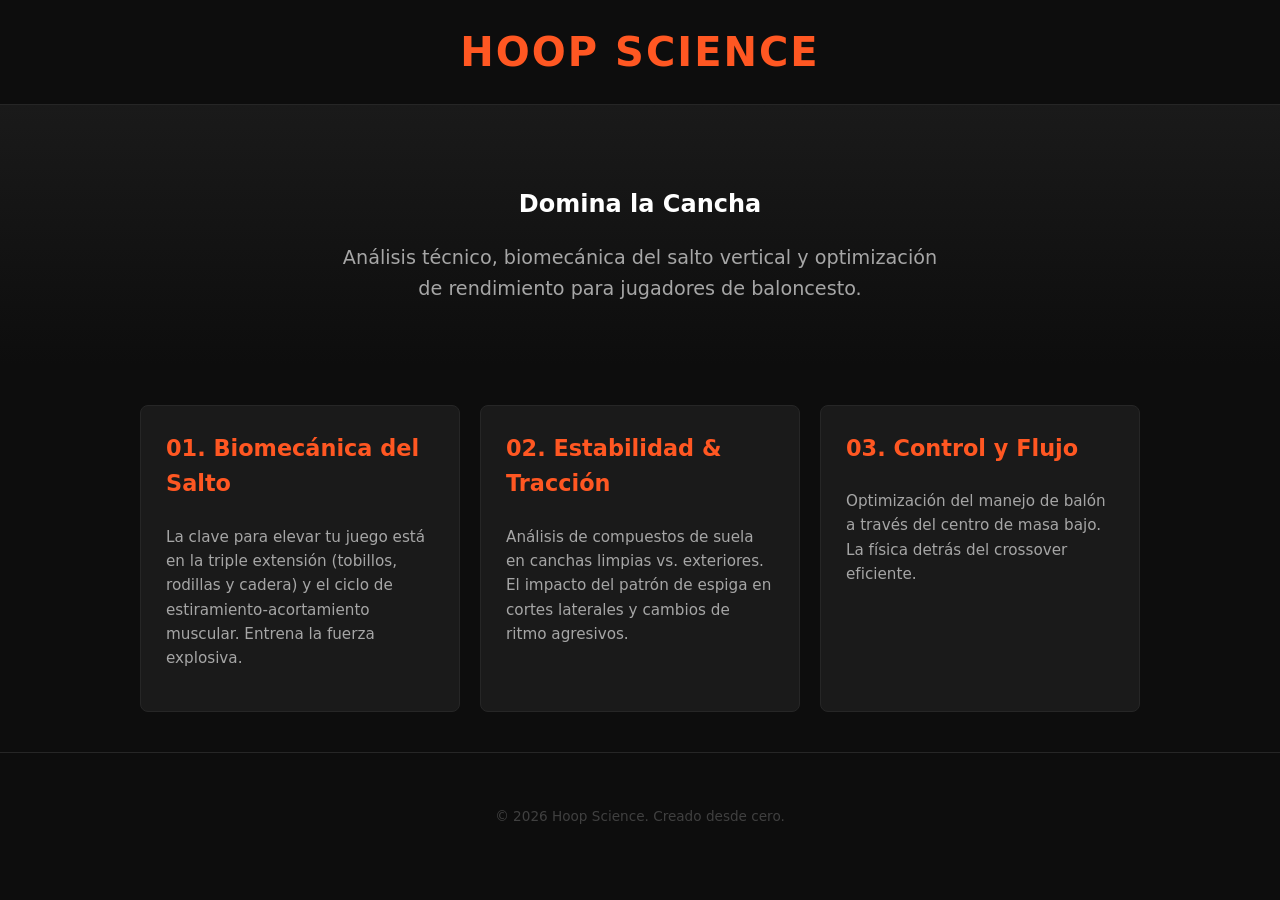
==== index.html @ 05daca00 "Create index.html" ====
<!DOCTYPE html>
<html lang="es">
<head>
    <meta charset="UTF-8">
    <meta name="viewport" content="width=device-width, initial-scale=1.0">
    <title>Hoop Science | Baloncesto y Rendimiento</title>
    <style>
        :root {
            --bg-principal: #0d0d0d;
            --bg-tarjetas: #1a1a1a;
            --acento: #ff5722; /* Naranja basketball */
            --texto: #ffffff;
            --texto-secundario: #a6a6a6;
        }

        body {
            margin: 0;
            font-family: system-ui, -apple-system, sans-serif;
            background-color: var(--bg-principal);
            color: var(--texto);
            line-height: 1.6;
        }

        header {
            padding: 20px;
            text-align: center;
            border-bottom: 1px solid #262626;
        }

        h1 {
            color: var(--acento);
            margin: 0;
            font-size: 2.5rem;
            text-transform: uppercase;
            letter-spacing: 2px;
        }

        .hero {
            padding: 60px 20px;
            text-align: center;
            background: linear-gradient(180deg, #1a1a1a 0%, #0d0d0d 100%);
        }

        .hero p {
            font-size: 1.2rem;
            color: var(--texto-secundario);
            max-width: 600px;
            margin: 10px auto 0;
        }

        .contenedor {
            max-width: 1000px;
            margin: 0 auto;
            padding: 40px 20px;
        }

        .grid {
            display: grid;
            grid-template-columns: repeat(auto-fit, minmax(280px, 1fr));
            gap: 20px;
        }

        .tarjeta {
            background-color: var(--bg-tarjetas);
            border-radius: 8px;
            padding: 25px;
            border: 1px solid #262626;
            transition: transform 0.2s;
        }

        .tarjeta:hover {
            transform: translateY(-5px);
            border-color: var(--acento);
        }

        .tarjeta h3 {
            margin-top: 0;
            color: var(--acento);
            font-size: 1.4rem;
        }

        .tarjeta p {
            color: var(--texto-secundario);
            font-size: 0.95rem;
        }

        footer {
            text-align: center;
            padding: 40px;
            color: #404040;
            font-size: 0.85rem;
            border-top: 1px solid #262626;
        }
    </style>
</head>
<body>

    <header>
        <h1>Hoop Science</h1>
    </header>

    <section class="hero">
        <h2>Domina la Cancha</h2>
        <p>Análisis técnico, biomecánica del salto vertical y optimización de rendimiento para jugadores de baloncesto.</p>
    </section>

    <main class="contenedor">
        <div class="grid">
            <div class="tarjeta">
                <h3>01. Biomecánica del Salto</h3>
                <p>La clave para elevar tu juego está en la triple extensión (tobillos, rodillas y cadera) y el ciclo de estiramiento-acortamiento muscular. Entrena la fuerza explosiva.</p>
            </div>
            <div class="tarjeta">
                <h3>02. Estabilidad & Tracción</h3>
                <p>Análisis de compuestos de suela en canchas limpias vs. exteriores. El impacto del patrón de espiga en cortes laterales y cambios de ritmo agresivos.</p>
            </div>
            <div class="tarjeta">
                <h3>03. Control y Flujo</h3>
                <p>Optimización del manejo de balón a través del centro de masa bajo. La física detrás del crossover eficiente.</p>
            </div>
        </div>
    </main>

    <footer>
        <p>&copy; 2026 Hoop Science. Creado desde cero.</p>
    </footer>

</body>
</html>
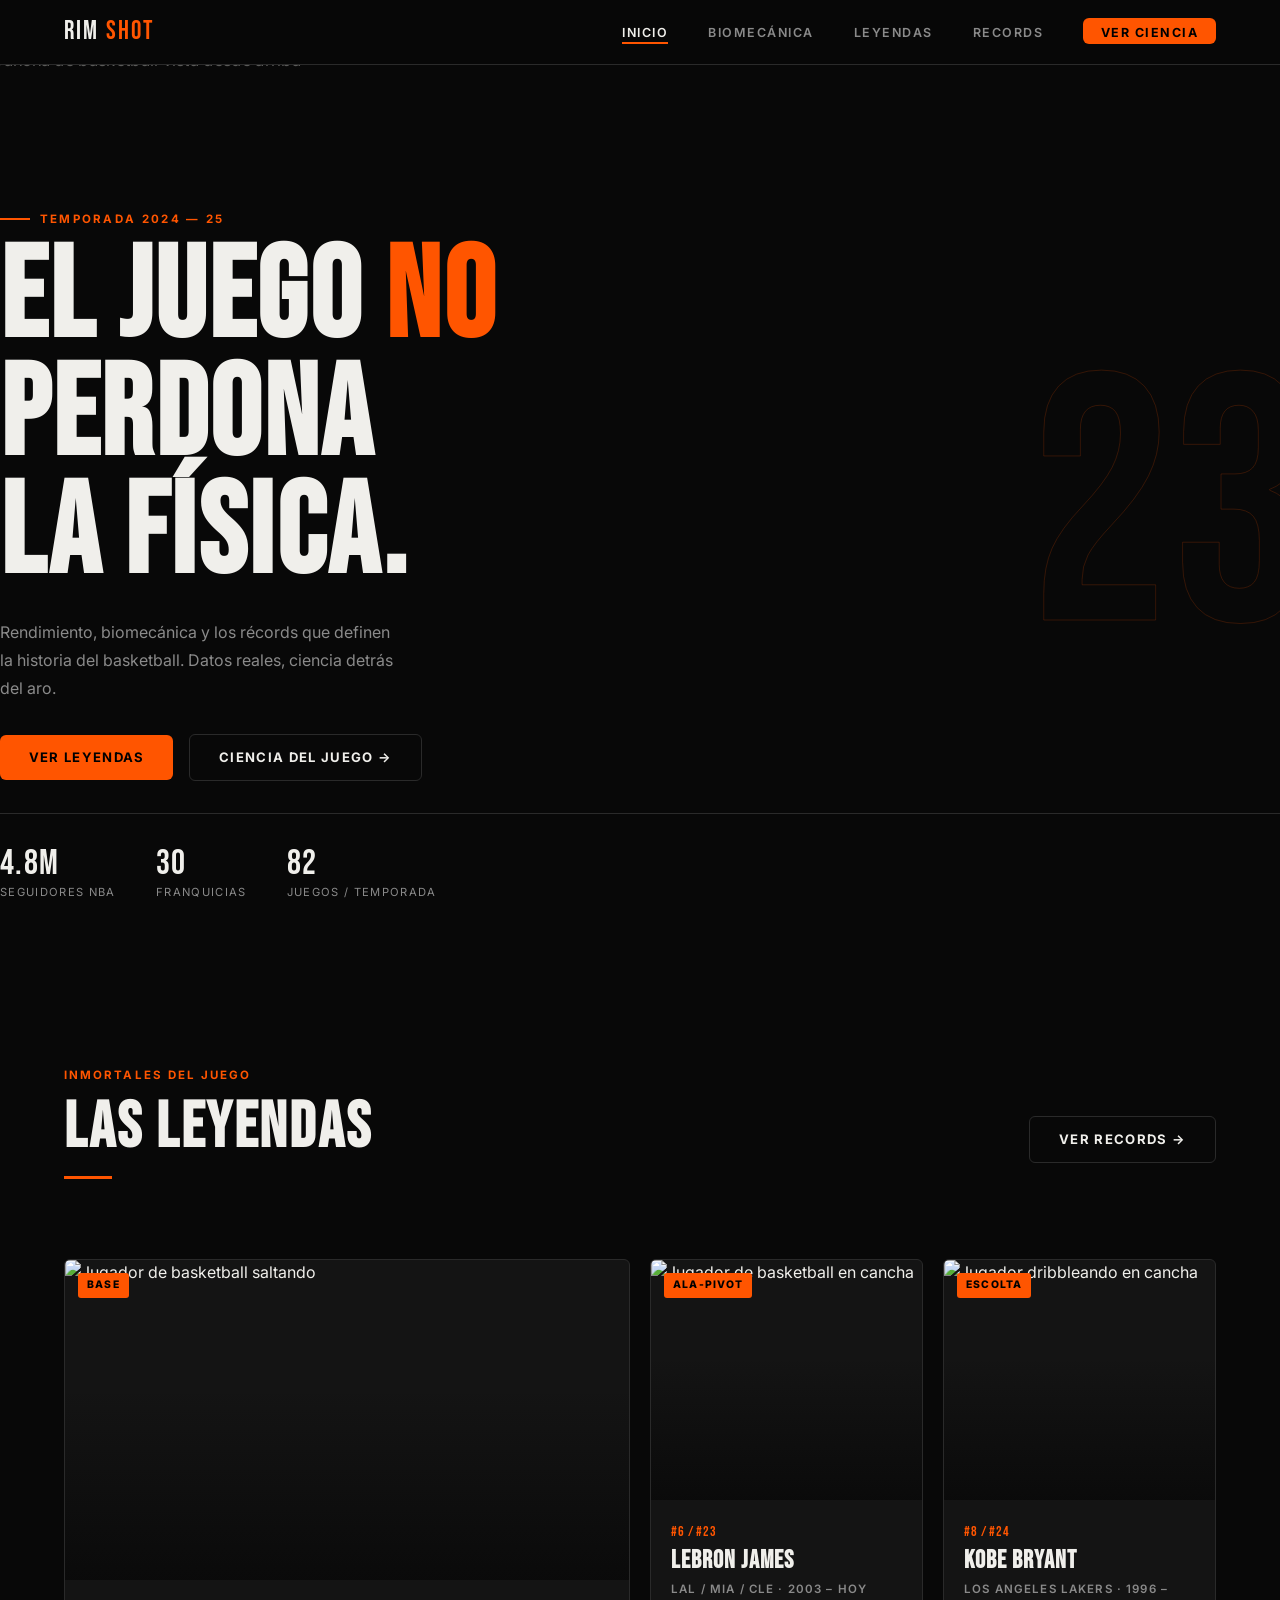
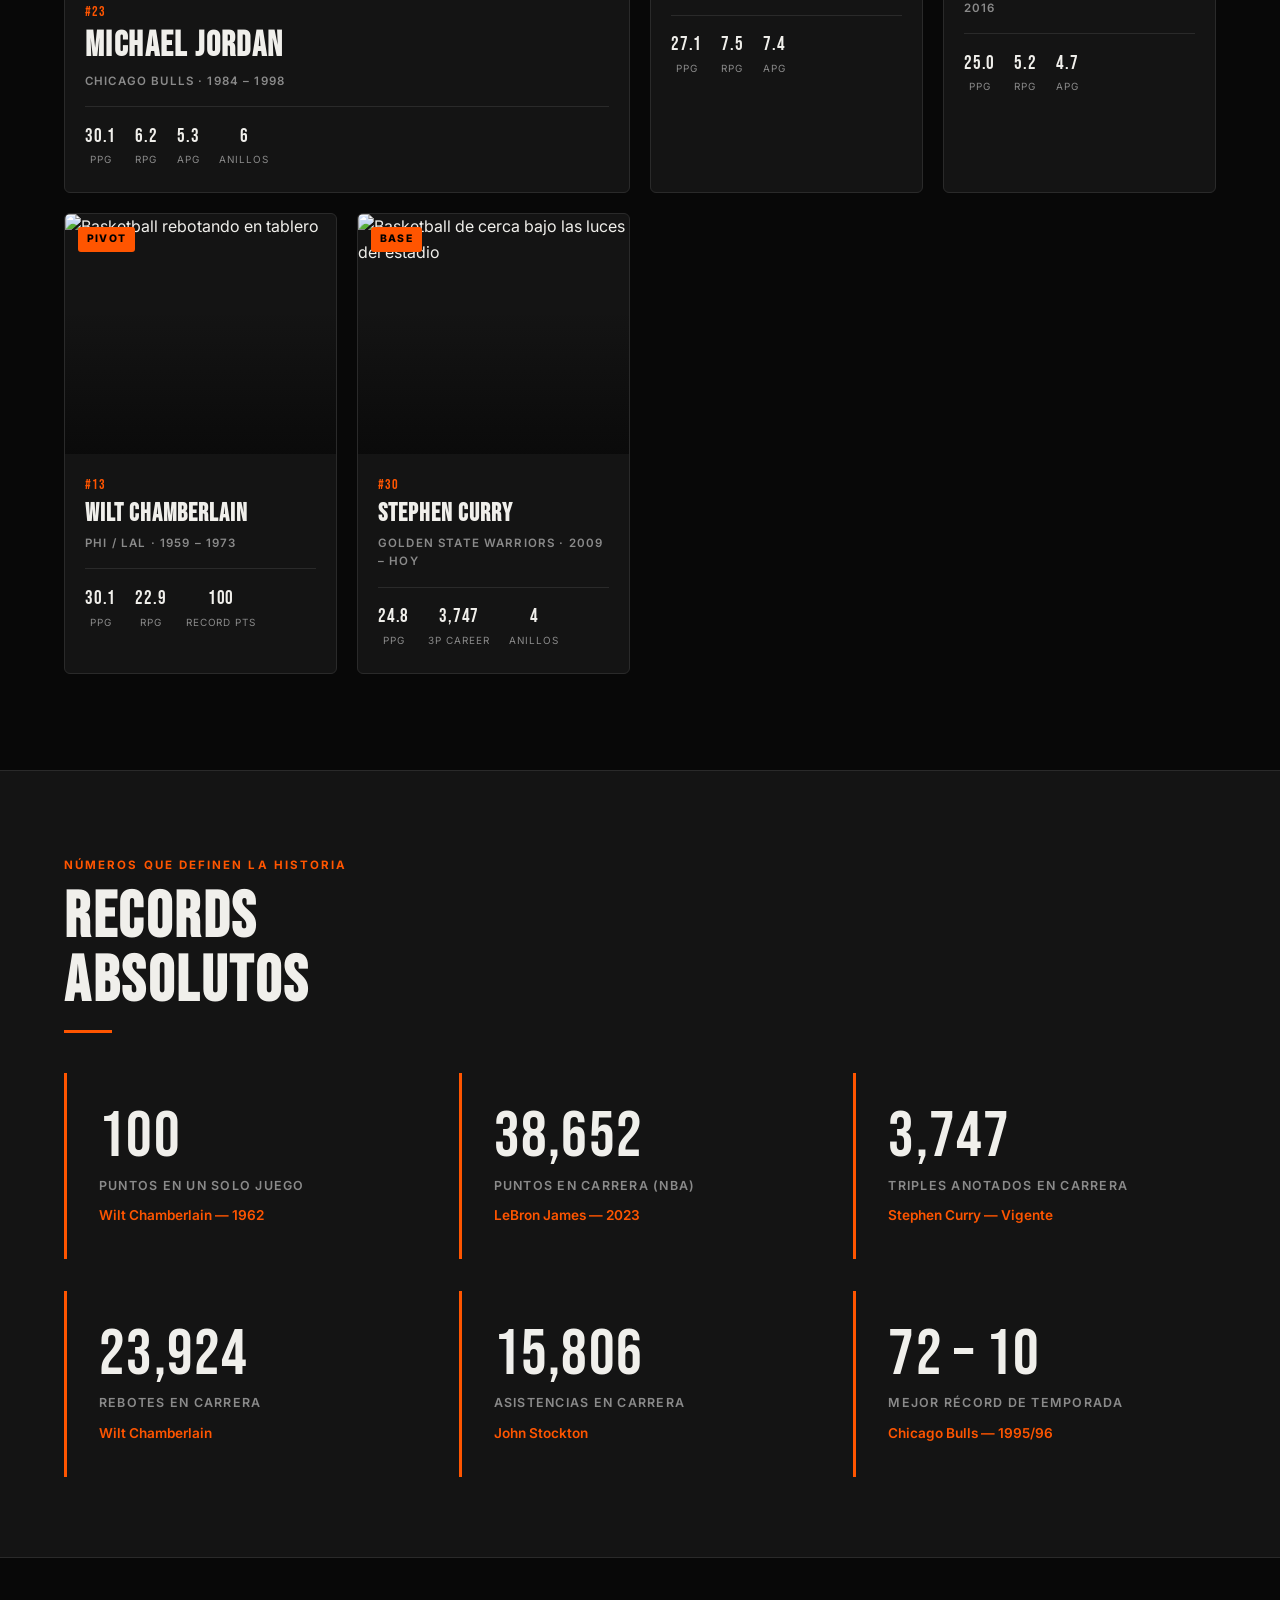
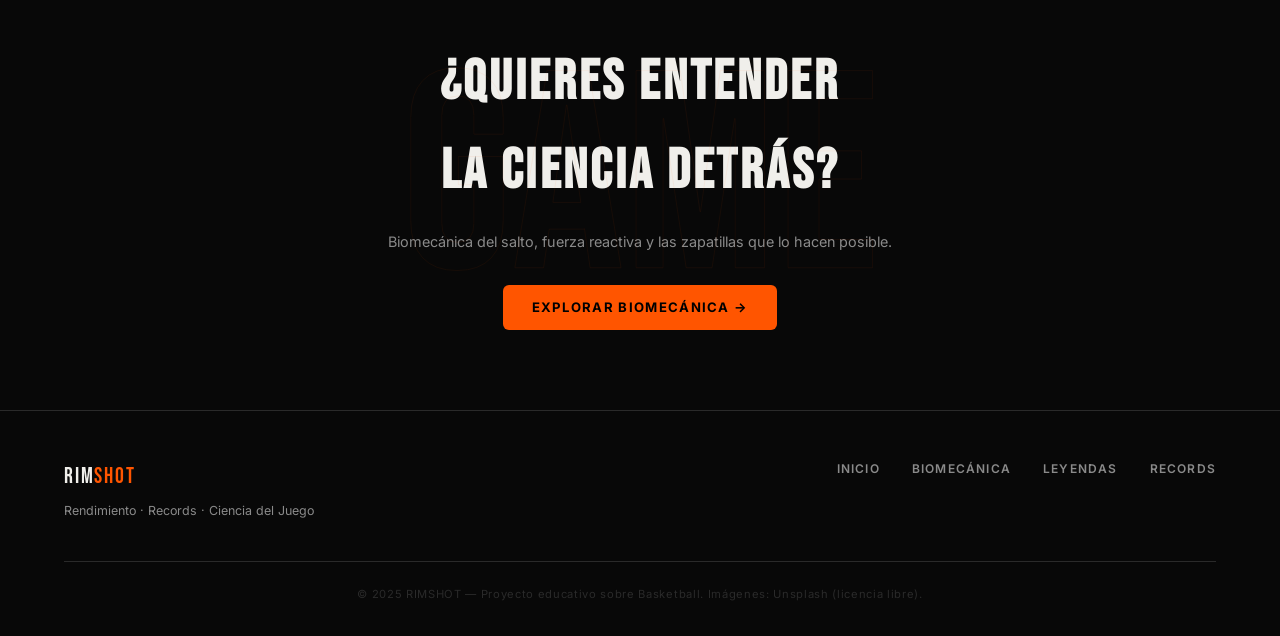
==== commit e75feecd: "Pagina basket" ====
--- a/index.html
+++ b/index.html
@@ -1,129 +1,432 @@
 <!DOCTYPE html>
 <html lang="es">
 <head>
-    <meta charset="UTF-8">
-    <meta name="viewport" content="width=device-width, initial-scale=1.0">
-    <title>Hoop Science | Baloncesto y Rendimiento</title>
-    <style>
-        :root {
-            --bg-principal: #0d0d0d;
-            --bg-tarjetas: #1a1a1a;
-            --acento: #ff5722; /* Naranja basketball */
-            --texto: #ffffff;
-            --texto-secundario: #a6a6a6;
-        }
-
-        body {
-            margin: 0;
-            font-family: system-ui, -apple-system, sans-serif;
-            background-color: var(--bg-principal);
-            color: var(--texto);
-            line-height: 1.6;
-        }
-
-        header {
-            padding: 20px;
-            text-align: center;
-            border-bottom: 1px solid #262626;
-        }
-
-        h1 {
-            color: var(--acento);
-            margin: 0;
-            font-size: 2.5rem;
-            text-transform: uppercase;
-            letter-spacing: 2px;
-        }
-
-        .hero {
-            padding: 60px 20px;
-            text-align: center;
-            background: linear-gradient(180deg, #1a1a1a 0%, #0d0d0d 100%);
-        }
-
-        .hero p {
-            font-size: 1.2rem;
-            color: var(--texto-secundario);
-            max-width: 600px;
-            margin: 10px auto 0;
-        }
-
-        .contenedor {
-            max-width: 1000px;
-            margin: 0 auto;
-            padding: 40px 20px;
-        }
-
-        .grid {
-            display: grid;
-            grid-template-columns: repeat(auto-fit, minmax(280px, 1fr));
-            gap: 20px;
-        }
-
-        .tarjeta {
-            background-color: var(--bg-tarjetas);
-            border-radius: 8px;
-            padding: 25px;
-            border: 1px solid #262626;
-            transition: transform 0.2s;
-        }
-
-        .tarjeta:hover {
-            transform: translateY(-5px);
-            border-color: var(--acento);
-        }
-
-        .tarjeta h3 {
-            margin-top: 0;
-            color: var(--acento);
-            font-size: 1.4rem;
-        }
-
-        .tarjeta p {
-            color: var(--texto-secundario);
-            font-size: 0.95rem;
-        }
-
-        footer {
-            text-align: center;
-            padding: 40px;
-            color: #404040;
-            font-size: 0.85rem;
-            border-top: 1px solid #262626;
-        }
-    </style>
+  <meta charset="UTF-8" />
+  <meta name="viewport" content="width=device-width, initial-scale=1.0" />
+  <title>RIMSHOT — Rendimiento, Ciencia y Leyendas del Basketball</title>
+  <!-- Hoja de estilos global -->
+  <link rel="stylesheet" href="styles.css" />
 </head>
 <body>
 
-    <header>
-        <h1>Hoop Science</h1>
-    </header>
-
-    <section class="hero">
-        <h2>Domina la Cancha</h2>
-        <p>Análisis técnico, biomecánica del salto vertical y optimización de rendimiento para jugadores de baloncesto.</p>
-    </section>
-
-    <main class="contenedor">
-        <div class="grid">
-            <div class="tarjeta">
-                <h3>01. Biomecánica del Salto</h3>
-                <p>La clave para elevar tu juego está en la triple extensión (tobillos, rodillas y cadera) y el ciclo de estiramiento-acortamiento muscular. Entrena la fuerza explosiva.</p>
+  <!-- ====================================================
+       NAVBAR — Navegación principal
+       Funciona en ambas páginas (index + biomecanica)
+       ==================================================== -->
+  <nav class="navbar">
+    <div class="container navbar__inner">
+
+      <!-- Logo de la marca -->
+      <a href="index.html" class="navbar__logo">
+        RIM<span>SHOT</span>
+      </a>
+
+      <!-- Botón hamburguesa visible solo en móvil -->
+      <button class="navbar__toggle" id="navToggle" aria-label="Abrir menú">
+        <span></span>
+        <span></span>
+        <span></span>
+      </button>
+
+      <!-- Links de navegación (se ocultan en móvil hasta presionar el toggle) -->
+      <ul class="navbar__links" id="navLinks">
+        <li><a href="index.html" class="active">Inicio</a></li>
+        <li><a href="biomecanica.html">Biomecánica</a></li>
+        <li><a href="#leyendas">Leyendas</a></li>
+        <li><a href="#records">Records</a></li>
+        <li><a href="biomecanica.html" class="navbar__cta">Ver Ciencia</a></li>
+      </ul>
+
+    </div>
+  </nav>
+  <!-- FIN NAVBAR -->
+
+
+  <!-- ====================================================
+       HERO SECTION — Banner principal
+       Imagen de fondo + título + estadísticas rápidas
+       ==================================================== -->
+  <section class="hero">
+
+    <!-- Imagen de fondo (Unsplash: cancha de basketball aérea) -->
+    <img
+      class="hero__bg"
+      src="https://images.unsplash.com/photo-1546519638399-1274d2e67e33?w=1600&q=85&auto=format&fit=crop"
+      alt="Cancha de basketball vista desde arriba"
+      loading="eager"
+    />
+
+    <!-- Número fantasma decorativo tipo jersey (firma visual) -->
+    <div class="hero__ghost-number" aria-hidden="true">23</div>
+
+    <!-- Contenido textual del hero -->
+    <div class="container hero__content">
+
+      <p class="hero__eyebrow">Temporada 2024 — 25</p>
+
+      <h1 class="hero__title">
+        EL JUEGO <em>NO</em><br>PERDONA<br>LA FÍSICA.
+      </h1>
+
+      <p class="hero__desc">
+        Rendimiento, biomecánica y los récords que definen
+        la historia del basketball. Datos reales, ciencia detrás
+        del aro.
+      </p>
+
+      <!-- Botones de acción -->
+      <div class="hero__actions">
+        <a href="#leyendas" class="btn btn--primary">
+          Ver Leyendas
+        </a>
+        <a href="biomecanica.html" class="btn btn--ghost">
+          Ciencia del Juego →
+        </a>
+      </div>
+
+      <!-- Estadísticas rápidas del juego -->
+      <div class="hero__stats">
+        <div>
+          <div class="hero__stat-value">4.8M</div>
+          <div class="hero__stat-label">Seguidores NBA</div>
+        </div>
+        <div>
+          <div class="hero__stat-value">30</div>
+          <div class="hero__stat-label">Franquicias</div>
+        </div>
+        <div>
+          <div class="hero__stat-value">82</div>
+          <div class="hero__stat-label">Juegos / Temporada</div>
+        </div>
+      </div>
+
+    </div>
+  </section>
+  <!-- FIN HERO -->
+
+
+  <!-- ====================================================
+       SECCIÓN LEYENDAS / MVP
+       Grid de tarjetas con imágenes de Unsplash
+       ==================================================== -->
+  <section class="legends" id="leyendas">
+    <div class="container">
+
+      <!-- Encabezado de sección -->
+      <div class="legends__header">
+        <div>
+          <span class="section-label">Inmortales del Juego</span>
+          <h2 class="section-title">LAS LEYENDAS</h2>
+          <span class="divider"></span>
+        </div>
+        <a href="#records" class="btn btn--ghost" style="margin-bottom:3.5rem">
+          Ver Records →
+        </a>
+      </div>
+
+      <!-- Grid de tarjetas: 4 columnas en desktop -->
+      <div class="legends__grid">
+
+        <!-- ---- TARJETA DESTACADA (ocupa 2 columnas) ---- -->
+        <article class="card card--featured">
+          <div class="card__img-wrap">
+            <!-- Imagen de jugador saltando (Unsplash) -->
+            <img
+              src="https://images.unsplash.com/photo-1504450758481-7338eba7524a?w=900&q=85&auto=format&fit=crop"
+              alt="Jugador de basketball saltando"
+              loading="lazy"
+            />
+            <div class="card__img-overlay"></div>
+          </div>
+          <!-- Badge de posición -->
+          <span class="card__badge">Base</span>
+          <div class="card__body">
+            <div class="card__number">#23</div>
+            <h3 class="card__name">Michael Jordan</h3>
+            <p class="card__team">Chicago Bulls · 1984 – 1998</p>
+            <!-- Estadísticas resumidas -->
+            <div class="card__stats">
+              <div class="card__stat">
+                <div class="card__stat-val">30.1</div>
+                <div class="card__stat-key">PPG</div>
+              </div>
+              <div class="card__stat">
+                <div class="card__stat-val">6.2</div>
+                <div class="card__stat-key">RPG</div>
+              </div>
+              <div class="card__stat">
+                <div class="card__stat-val">5.3</div>
+                <div class="card__stat-key">APG</div>
+              </div>
+              <div class="card__stat">
+                <div class="card__stat-val">6</div>
+                <div class="card__stat-key">Anillos</div>
+              </div>
             </div>
-            <div class="tarjeta">
-                <h3>02. Estabilidad & Tracción</h3>
-                <p>Análisis de compuestos de suela en canchas limpias vs. exteriores. El impacto del patrón de espiga en cortes laterales y cambios de ritmo agresivos.</p>
+          </div>
+        </article>
+
+        <!-- ---- TARJETA 2 ---- -->
+        <article class="card">
+          <div class="card__img-wrap">
+            <img
+              src="https://images.unsplash.com/photo-1519861531473-9200262188bf?w=600&q=85&auto=format&fit=crop&crop=top"
+              alt="Jugador de basketball en cancha"
+              loading="lazy"
+            />
+            <div class="card__img-overlay"></div>
+          </div>
+          <span class="card__badge">Ala-Pivot</span>
+          <div class="card__body">
+            <div class="card__number">#6 / #23</div>
+            <h3 class="card__name">LeBron James</h3>
+            <p class="card__team">LAL / MIA / CLE · 2003 – Hoy</p>
+            <div class="card__stats">
+              <div class="card__stat">
+                <div class="card__stat-val">27.1</div>
+                <div class="card__stat-key">PPG</div>
+              </div>
+              <div class="card__stat">
+                <div class="card__stat-val">7.5</div>
+                <div class="card__stat-key">RPG</div>
+              </div>
+              <div class="card__stat">
+                <div class="card__stat-val">7.4</div>
+                <div class="card__stat-key">APG</div>
+              </div>
             </div>
-            <div class="tarjeta">
-                <h3>03. Control y Flujo</h3>
-                <p>Optimización del manejo de balón a través del centro de masa bajo. La física detrás del crossover eficiente.</p>
+          </div>
+        </article>
+
+        <!-- ---- TARJETA 3 ---- -->
+        <article class="card">
+          <div class="card__img-wrap">
+            <img
+              src="https://images.unsplash.com/photo-1571019614242-c5c5dee9f50b?w=600&q=85&auto=format&fit=crop&crop=top"
+              alt="Jugador dribbleando en cancha"
+              loading="lazy"
+            />
+            <div class="card__img-overlay"></div>
+          </div>
+          <span class="card__badge">Escolta</span>
+          <div class="card__body">
+            <div class="card__number">#8 / #24</div>
+            <h3 class="card__name">Kobe Bryant</h3>
+            <p class="card__team">Los Angeles Lakers · 1996 – 2016</p>
+            <div class="card__stats">
+              <div class="card__stat">
+                <div class="card__stat-val">25.0</div>
+                <div class="card__stat-key">PPG</div>
+              </div>
+              <div class="card__stat">
+                <div class="card__stat-val">5.2</div>
+                <div class="card__stat-key">RPG</div>
+              </div>
+              <div class="card__stat">
+                <div class="card__stat-val">4.7</div>
+                <div class="card__stat-key">APG</div>
+              </div>
             </div>
-        </div>
-    </main>
-
-    <footer>
-        <p>&copy; 2026 Hoop Science. Creado desde cero.</p>
-    </footer>
+          </div>
+        </article>
+
+        <!-- ---- TARJETA 4 ---- -->
+        <article class="card">
+          <div class="card__img-wrap">
+            <img
+              src="https://images.unsplash.com/photo-1558618666-fcd25c85cd64?w=600&q=85&auto=format&fit=crop"
+              alt="Basketball rebotando en tablero"
+              loading="lazy"
+            />
+            <div class="card__img-overlay"></div>
+          </div>
+          <span class="card__badge">Pivot</span>
+          <div class="card__body">
+            <div class="card__number">#13</div>
+            <h3 class="card__name">Wilt Chamberlain</h3>
+            <p class="card__team">PHI / LAL · 1959 – 1973</p>
+            <div class="card__stats">
+              <div class="card__stat">
+                <div class="card__stat-val">30.1</div>
+                <div class="card__stat-key">PPG</div>
+              </div>
+              <div class="card__stat">
+                <div class="card__stat-val">22.9</div>
+                <div class="card__stat-key">RPG</div>
+              </div>
+              <div class="card__stat">
+                <div class="card__stat-val">100</div>
+                <div class="card__stat-key">Record Pts</div>
+              </div>
+            </div>
+          </div>
+        </article>
+
+        <!-- ---- TARJETA 5 ---- -->
+        <article class="card">
+          <div class="card__img-wrap">
+            <img
+              src="https://images.unsplash.com/photo-1574623452334-1e0ac2b3ccb4?w=600&q=85&auto=format&fit=crop"
+              alt="Basketball de cerca bajo las luces del estadio"
+              loading="lazy"
+            />
+            <div class="card__img-overlay"></div>
+          </div>
+          <span class="card__badge">Base</span>
+          <div class="card__body">
+            <div class="card__number">#30</div>
+            <h3 class="card__name">Stephen Curry</h3>
+            <p class="card__team">Golden State Warriors · 2009 – Hoy</p>
+            <div class="card__stats">
+              <div class="card__stat">
+                <div class="card__stat-val">24.8</div>
+                <div class="card__stat-key">PPG</div>
+              </div>
+              <div class="card__stat">
+                <div class="card__stat-val">3,747</div>
+                <div class="card__stat-key">3P Career</div>
+              </div>
+              <div class="card__stat">
+                <div class="card__stat-val">4</div>
+                <div class="card__stat-key">Anillos</div>
+              </div>
+            </div>
+          </div>
+        </article>
+
+      </div>
+      <!-- FIN grid de leyendas -->
+
+    </div>
+  </section>
+  <!-- FIN SECCIÓN LEYENDAS -->
+
+
+  <!-- ====================================================
+       SECCIÓN RECORDS HISTÓRICOS
+       Cifras impactantes con barra lateral naranja
+       ==================================================== -->
+  <section class="records" id="records">
+    <div class="container">
+
+      <span class="section-label">Números que Definen la Historia</span>
+      <h2 class="section-title">RECORDS<br>ABSOLUTOS</h2>
+      <span class="divider"></span>
+
+      <!-- Grid de 3 columnas con los records más icónicos -->
+      <div class="records__grid">
+
+        <div class="record-item">
+          <div class="record-item__value">100</div>
+          <div class="record-item__desc">Puntos en un solo juego</div>
+          <div class="record-item__name">Wilt Chamberlain — 1962</div>
+        </div>
+
+        <div class="record-item">
+          <div class="record-item__value">38,652</div>
+          <div class="record-item__desc">Puntos en carrera (NBA)</div>
+          <div class="record-item__name">LeBron James — 2023</div>
+        </div>
+
+        <div class="record-item">
+          <div class="record-item__value">3,747</div>
+          <div class="record-item__desc">Triples anotados en carrera</div>
+          <div class="record-item__name">Stephen Curry — Vigente</div>
+        </div>
+
+        <div class="record-item">
+          <div class="record-item__value">23,924</div>
+          <div class="record-item__desc">Rebotes en carrera</div>
+          <div class="record-item__name">Wilt Chamberlain</div>
+        </div>
+
+        <div class="record-item">
+          <div class="record-item__value">15,806</div>
+          <div class="record-item__desc">Asistencias en carrera</div>
+          <div class="record-item__name">John Stockton</div>
+        </div>
+
+        <div class="record-item">
+          <div class="record-item__value">72 – 10</div>
+          <div class="record-item__desc">Mejor récord de temporada</div>
+          <div class="record-item__name">Chicago Bulls — 1995/96</div>
+        </div>
+
+      </div>
+      <!-- FIN grid de records -->
+
+    </div>
+  </section>
+  <!-- FIN SECCIÓN RECORDS -->
+
+
+  <!-- ====================================================
+       BANNER CTA — Llamada a la acción hacia Biomecánica
+       ==================================================== -->
+  <section class="cta-banner">
+    <div class="container">
+      <h2 class="cta-banner__title">¿QUIERES ENTENDER<br>LA CIENCIA DETRÁS?</h2>
+      <p class="cta-banner__sub">
+        Biomecánica del salto, fuerza reactiva y las zapatillas que lo hacen posible.
+      </p>
+      <a href="biomecanica.html" class="btn btn--primary">
+        Explorar Biomecánica →
+      </a>
+    </div>
+  </section>
+  <!-- FIN BANNER CTA -->
+
+
+  <!-- ====================================================
+       FOOTER
+       ==================================================== -->
+  <footer class="footer">
+    <div class="container footer__inner">
+
+      <div>
+        <div class="footer__logo">RIM<span>SHOT</span></div>
+        <p class="footer__tagline">Rendimiento · Records · Ciencia del Juego</p>
+      </div>
+
+      <nav class="footer__links">
+        <a href="index.html">Inicio</a>
+        <a href="biomecanica.html">Biomecánica</a>
+        <a href="#leyendas">Leyendas</a>
+        <a href="#records">Records</a>
+      </nav>
+
+    </div>
+
+    <div class="container">
+      <p class="footer__copy">
+        © 2025 RIMSHOT — Proyecto educativo sobre Basketball. Imágenes: Unsplash (licencia libre).
+      </p>
+    </div>
+  </footer>
+  <!-- FIN FOOTER -->
+
+
+  <!-- ====================================================
+       JAVASCRIPT — Solo el toggle del menú móvil
+       Sin frameworks, puro JS nativo
+       ==================================================== -->
+  <script>
+    // Selecciona el botón hamburguesa y la lista de links
+    const toggle = document.getElementById('navToggle');
+    const navLinks = document.getElementById('navLinks');
+
+    // Al hacer click en el botón, agrega/quita la clase "open"
+    toggle.addEventListener('click', () => {
+      navLinks.classList.toggle('open');
+    });
+
+    // Cierra el menú si el usuario hace click en cualquier link
+    navLinks.querySelectorAll('a').forEach(link => {
+      link.addEventListener('click', () => {
+        navLinks.classList.remove('open');
+      });
+    });
+  </script>
 
 </body>
 </html>
--- a/styles.css
+++ b/styles.css
@@ -0,0 +1,1068 @@
+/* ============================================================
+   styles.css — Estilos Globales
+   Paleta: Negro profundo, Gris lavado, Blanco vintage, Naranja deportivo
+   Tipografía: Bebas Neue (display) + Inter (cuerpo)
+   ============================================================ */
+
+/* --- 1. IMPORTAR FUENTES DE GOOGLE --- */
+@import url('https://fonts.googleapis.com/css2?family=Bebas+Neue&family=Inter:wght@300;400;600;700&display=swap');
+
+/* --- 2. VARIABLES DE COLOR Y DISEÑO (cambia aquí para re-tematizar todo) --- */
+:root {
+  --color-bg:        #080808;   /* Negro profundo — fondo principal */
+  --color-surface:   #141414;   /* Gris carbón — tarjetas y secciones */
+  --color-border:    #2A2A2A;   /* Gris lavado — bordes y divisores */
+  --color-accent:    #FF5500;   /* Naranja deportivo — acento principal */
+  --color-accent-dim:#C24000;   /* Naranja oscuro — hover y sombras */
+  --color-text:      #F0EFEB;   /* Blanco vintage — texto principal */
+  --color-muted:     #8A8A8A;   /* Gris medio — texto secundario */
+
+  --font-display: 'Bebas Neue', sans-serif;
+  --font-body:    'Inter', sans-serif;
+
+  --radius:  6px;
+  --transition: 0.28s cubic-bezier(0.25, 0.8, 0.25, 1);
+  --max-width: 1280px;
+}
+
+/* --- 3. RESET Y BASE --- */
+*, *::before, *::after {
+  box-sizing: border-box;
+  margin: 0;
+  padding: 0;
+}
+
+html {
+  scroll-behavior: smooth;
+  font-size: 16px;
+}
+
+body {
+  background-color: var(--color-bg);
+  color: var(--color-text);
+  font-family: var(--font-body);
+  line-height: 1.6;
+  -webkit-font-smoothing: antialiased;
+}
+
+img {
+  display: block;
+  max-width: 100%;
+  /* object-fit: cover hace que la imagen llene su contenedor sin deformarse */
+  object-fit: cover;
+}
+
+a {
+  text-decoration: none;
+  color: inherit;
+}
+
+ul { list-style: none; }
+
+/* --- 4. UTILIDADES REUTILIZABLES --- */
+.container {
+  width: 90%;
+  max-width: var(--max-width);
+  margin: 0 auto;
+}
+
+.section-label {
+  /* Etiqueta pequeña sobre los títulos de sección */
+  display: inline-block;
+  font-family: var(--font-body);
+  font-size: 0.72rem;
+  font-weight: 700;
+  letter-spacing: 0.18em;
+  text-transform: uppercase;
+  color: var(--color-accent);
+  margin-bottom: 0.75rem;
+}
+
+.section-title {
+  font-family: var(--font-display);
+  font-size: clamp(2.4rem, 5vw, 4rem);
+  letter-spacing: 0.04em;
+  line-height: 1;
+  color: var(--color-text);
+}
+
+.divider {
+  /* Línea divisora naranja corta bajo los títulos */
+  display: block;
+  width: 48px;
+  height: 3px;
+  background: var(--color-accent);
+  margin: 1rem 0 2.5rem 0;
+}
+
+/* ============================================================
+   5. NAVBAR
+   ============================================================ */
+.navbar {
+  position: sticky;
+  top: 0;
+  z-index: 1000;
+  background: rgba(8, 8, 8, 0.92);
+  /* Efecto de vidrio esmerilado */
+  backdrop-filter: blur(12px);
+  -webkit-backdrop-filter: blur(12px);
+  border-bottom: 1px solid var(--color-border);
+}
+
+.navbar__inner {
+  display: flex;
+  align-items: center;
+  justify-content: space-between;
+  height: 64px;
+}
+
+/* Logo */
+.navbar__logo {
+  font-family: var(--font-display);
+  font-size: 1.6rem;
+  letter-spacing: 0.08em;
+  color: var(--color-text);
+  display: flex;
+  align-items: center;
+  gap: 0.4rem;
+}
+
+.navbar__logo span {
+  /* La parte naranja del logo */
+  color: var(--color-accent);
+}
+
+/* Links de navegación */
+.navbar__links {
+  display: flex;
+  gap: 2.5rem;
+  align-items: center;
+}
+
+.navbar__links a {
+  font-size: 0.78rem;
+  font-weight: 600;
+  letter-spacing: 0.12em;
+  text-transform: uppercase;
+  color: var(--color-muted);
+  transition: color var(--transition);
+  position: relative;
+  padding-bottom: 4px;
+}
+
+/* Subrayado animado en hover */
+.navbar__links a::after {
+  content: '';
+  position: absolute;
+  bottom: 0;
+  left: 0;
+  width: 0;
+  height: 2px;
+  background: var(--color-accent);
+  transition: width var(--transition);
+}
+
+.navbar__links a:hover,
+.navbar__links a.active {
+  color: var(--color-text);
+}
+
+.navbar__links a:hover::after,
+.navbar__links a.active::after {
+  width: 100%;
+}
+
+/* Botón CTA en navbar */
+.navbar__cta {
+  background: var(--color-accent);
+  color: #000 !important;
+  padding: 0.45rem 1.1rem;
+  border-radius: var(--radius);
+  font-size: 0.78rem !important;
+  font-weight: 700 !important;
+  transition: background var(--transition) !important;
+}
+
+.navbar__cta:hover {
+  background: var(--color-accent-dim) !important;
+  color: var(--color-text) !important;
+}
+
+.navbar__cta::after { display: none !important; }
+
+/* Botón hamburguesa (solo en móvil) */
+.navbar__toggle {
+  display: none;
+  background: none;
+  border: none;
+  cursor: pointer;
+  flex-direction: column;
+  gap: 5px;
+  padding: 4px;
+}
+
+.navbar__toggle span {
+  display: block;
+  width: 24px;
+  height: 2px;
+  background: var(--color-text);
+  transition: transform var(--transition), opacity var(--transition);
+}
+
+/* ============================================================
+   6. HERO SECTION (index.html)
+   ============================================================ */
+.hero {
+  position: relative;
+  height: 100svh;
+  min-height: 600px;
+  display: flex;
+  align-items: flex-end;        /* El texto se posiciona en la parte inferior */
+  overflow: hidden;
+}
+
+/* Imagen de fondo del hero */
+.hero__bg {
+  position: absolute;
+  inset: 0;
+  width: 100%;
+  height: 100%;
+  object-fit: cover;
+  object-position: center top;
+  filter: brightness(0.38);
+  transform: scale(1.04);       /* Ligero zoom para dar profundidad */
+  transition: transform 8s ease-out;
+}
+
+/* Degradado inferior para legibilidad del texto */
+.hero::after {
+  content: '';
+  position: absolute;
+  inset: 0;
+  background: linear-gradient(
+    to bottom,
+    transparent 30%,
+    rgba(8,8,8,0.7) 70%,
+    var(--color-bg) 100%
+  );
+  pointer-events: none;
+}
+
+/* Número fantasma tipo jersey — firma visual de la página */
+.hero__ghost-number {
+  position: absolute;
+  right: -2rem;
+  top: 50%;
+  transform: translateY(-50%);
+  font-family: var(--font-display);
+  font-size: clamp(12rem, 28vw, 22rem);
+  line-height: 1;
+  color: transparent;
+  -webkit-text-stroke: 1px rgba(255, 85, 0, 0.18);
+  pointer-events: none;
+  user-select: none;
+  z-index: 1;
+}
+
+.hero__content {
+  position: relative;
+  z-index: 2;
+  padding-bottom: clamp(3rem, 7vh, 5rem);
+  width: 100%;
+}
+
+.hero__eyebrow {
+  font-size: 0.72rem;
+  font-weight: 700;
+  letter-spacing: 0.2em;
+  text-transform: uppercase;
+  color: var(--color-accent);
+  margin-bottom: 0.75rem;
+  display: flex;
+  align-items: center;
+  gap: 0.6rem;
+}
+
+.hero__eyebrow::before {
+  content: '';
+  display: block;
+  width: 30px;
+  height: 2px;
+  background: var(--color-accent);
+}
+
+.hero__title {
+  font-family: var(--font-display);
+  font-size: clamp(3.5rem, 10vw, 8.5rem);
+  line-height: 0.92;
+  letter-spacing: 0.02em;
+  max-width: 14ch;
+  margin-bottom: 1.5rem;
+}
+
+.hero__title em {
+  /* El texto en cursiva toma el color naranja */
+  font-style: normal;
+  color: var(--color-accent);
+}
+
+.hero__desc {
+  font-size: clamp(0.88rem, 1.5vw, 1rem);
+  color: var(--color-muted);
+  max-width: 40ch;
+  line-height: 1.75;
+  margin-bottom: 2rem;
+}
+
+.hero__actions {
+  display: flex;
+  gap: 1rem;
+  align-items: center;
+  flex-wrap: wrap;
+}
+
+/* Botones */
+.btn {
+  display: inline-flex;
+  align-items: center;
+  gap: 0.5rem;
+  padding: 0.75rem 1.8rem;
+  border-radius: var(--radius);
+  font-size: 0.82rem;
+  font-weight: 700;
+  letter-spacing: 0.1em;
+  text-transform: uppercase;
+  cursor: pointer;
+  transition: all var(--transition);
+  border: none;
+}
+
+.btn--primary {
+  background: var(--color-accent);
+  color: #000;
+}
+.btn--primary:hover {
+  background: var(--color-accent-dim);
+  color: var(--color-text);
+  transform: translateY(-2px);
+}
+
+.btn--ghost {
+  background: transparent;
+  color: var(--color-text);
+  border: 1px solid var(--color-border);
+}
+.btn--ghost:hover {
+  border-color: var(--color-accent);
+  color: var(--color-accent);
+  transform: translateY(-2px);
+}
+
+/* Estadísticas en el hero */
+.hero__stats {
+  display: flex;
+  gap: 2.5rem;
+  padding-top: 2rem;
+  border-top: 1px solid var(--color-border);
+  margin-top: 2rem;
+}
+
+.hero__stat-value {
+  font-family: var(--font-display);
+  font-size: 2.2rem;
+  letter-spacing: 0.04em;
+  color: var(--color-text);
+  line-height: 1;
+}
+
+.hero__stat-label {
+  font-size: 0.7rem;
+  letter-spacing: 0.12em;
+  text-transform: uppercase;
+  color: var(--color-muted);
+  margin-top: 0.2rem;
+}
+
+/* ============================================================
+   7. SECCIÓN MVP / LEYENDAS (index.html)
+   ============================================================ */
+.legends {
+  padding: 6rem 0;
+}
+
+.legends__header {
+  display: flex;
+  align-items: flex-end;
+  justify-content: space-between;
+  flex-wrap: wrap;
+  gap: 1.5rem;
+  margin-bottom: 0;
+}
+
+/* Grid de tarjetas — 4 columnas en desktop, 2 en tablet, 1 en móvil */
+.legends__grid {
+  display: grid;
+  grid-template-columns: repeat(4, 1fr);
+  gap: 1.25rem;
+  margin-top: 2.5rem;
+}
+
+/* Tarjeta de leyenda */
+.card {
+  background: var(--color-surface);
+  border: 1px solid var(--color-border);
+  border-radius: var(--radius);
+  overflow: hidden;
+  position: relative;
+  transition: transform var(--transition), border-color var(--transition), box-shadow var(--transition);
+  cursor: pointer;
+}
+
+.card:hover {
+  transform: translateY(-6px);
+  border-color: var(--color-accent);
+  box-shadow: 0 12px 36px rgba(255, 85, 0, 0.15);
+}
+
+/* Contenedor de imagen con altura fija */
+.card__img-wrap {
+  height: 240px;
+  overflow: hidden;
+  position: relative;
+}
+
+.card__img-wrap img {
+  width: 100%;
+  height: 100%;
+  object-fit: cover;
+  transition: transform 0.5s ease;
+  /* object-position ajusta qué parte de la imagen es visible */
+  object-position: center top;
+}
+
+.card:hover .card__img-wrap img {
+  transform: scale(1.06);
+}
+
+/* Overlay oscuro sobre la imagen */
+.card__img-overlay {
+  position: absolute;
+  inset: 0;
+  background: linear-gradient(to top, rgba(8,8,8,0.8) 0%, transparent 60%);
+}
+
+/* Badge de posición (PG, SG, SF…) */
+.card__badge {
+  position: absolute;
+  top: 0.8rem;
+  left: 0.8rem;
+  background: var(--color-accent);
+  color: #000;
+  font-size: 0.65rem;
+  font-weight: 800;
+  letter-spacing: 0.1em;
+  text-transform: uppercase;
+  padding: 0.25rem 0.6rem;
+  border-radius: 3px;
+  z-index: 1;
+}
+
+.card__body {
+  padding: 1.2rem 1.25rem 1.5rem;
+}
+
+.card__number {
+  /* Número de jersey pequeño decorativo */
+  font-family: var(--font-display);
+  font-size: 0.9rem;
+  color: var(--color-accent);
+  letter-spacing: 0.06em;
+  margin-bottom: 0.25rem;
+}
+
+.card__name {
+  font-family: var(--font-display);
+  font-size: 1.55rem;
+  letter-spacing: 0.04em;
+  line-height: 1.1;
+  margin-bottom: 0.4rem;
+}
+
+.card__team {
+  font-size: 0.72rem;
+  font-weight: 600;
+  letter-spacing: 0.1em;
+  text-transform: uppercase;
+  color: var(--color-muted);
+  margin-bottom: 1rem;
+}
+
+/* Stats dentro de la tarjeta */
+.card__stats {
+  display: flex;
+  gap: 1.2rem;
+  border-top: 1px solid var(--color-border);
+  padding-top: 0.9rem;
+}
+
+.card__stat {
+  text-align: center;
+}
+
+.card__stat-val {
+  font-family: var(--font-display);
+  font-size: 1.2rem;
+  color: var(--color-text);
+  letter-spacing: 0.04em;
+}
+
+.card__stat-key {
+  font-size: 0.62rem;
+  letter-spacing: 0.1em;
+  text-transform: uppercase;
+  color: var(--color-muted);
+}
+
+/* Tarjeta destacada (primera más grande) */
+.card--featured {
+  grid-column: span 2;
+}
+
+.card--featured .card__img-wrap {
+  height: 320px;
+}
+
+.card--featured .card__name {
+  font-size: 2.2rem;
+}
+
+/* ============================================================
+   8. SECCIÓN RECORDS (index.html)
+   ============================================================ */
+.records {
+  padding: 5rem 0;
+  background: var(--color-surface);
+  border-top: 1px solid var(--color-border);
+  border-bottom: 1px solid var(--color-border);
+}
+
+.records__grid {
+  display: grid;
+  grid-template-columns: repeat(3, 1fr);
+  gap: 2rem;
+  margin-top: 2.5rem;
+}
+
+.record-item {
+  padding: 2rem;
+  border-left: 3px solid var(--color-accent);
+}
+
+.record-item__value {
+  font-family: var(--font-display);
+  font-size: clamp(3rem, 5vw, 4.5rem);
+  line-height: 1;
+  letter-spacing: 0.02em;
+  color: var(--color-text);
+}
+
+.record-item__desc {
+  font-size: 0.78rem;
+  font-weight: 600;
+  letter-spacing: 0.1em;
+  text-transform: uppercase;
+  color: var(--color-muted);
+  margin-top: 0.4rem;
+}
+
+.record-item__name {
+  font-size: 0.85rem;
+  color: var(--color-accent);
+  margin-top: 0.6rem;
+  font-weight: 600;
+}
+
+/* ============================================================
+   9. BANNER CTA (index.html)
+   ============================================================ */
+.cta-banner {
+  padding: 5rem 0;
+  text-align: center;
+  position: relative;
+  overflow: hidden;
+}
+
+.cta-banner::before {
+  content: 'GAME';
+  position: absolute;
+  font-family: var(--font-display);
+  font-size: 22vw;
+  color: transparent;
+  -webkit-text-stroke: 1px rgba(255,85,0,0.06);
+  top: 50%;
+  left: 50%;
+  transform: translate(-50%, -50%);
+  pointer-events: none;
+  white-space: nowrap;
+}
+
+.cta-banner__title {
+  font-family: var(--font-display);
+  font-size: clamp(2rem, 5vw, 3.5rem);
+  letter-spacing: 0.06em;
+  margin-bottom: 0.8rem;
+}
+
+.cta-banner__sub {
+  color: var(--color-muted);
+  font-size: 0.9rem;
+  margin-bottom: 2rem;
+}
+
+/* ============================================================
+   10. PÁGINA BIOMECÁNICA — HERO INTERNO
+   ============================================================ */
+.page-hero {
+  position: relative;
+  height: 55vh;
+  min-height: 380px;
+  display: flex;
+  align-items: flex-end;
+  overflow: hidden;
+}
+
+.page-hero__bg {
+  position: absolute;
+  inset: 0;
+  width: 100%;
+  height: 100%;
+  object-fit: cover;
+  object-position: center 30%;
+  filter: brightness(0.32) saturate(0.8);
+}
+
+.page-hero::after {
+  content: '';
+  position: absolute;
+  inset: 0;
+  background: linear-gradient(to bottom, transparent 20%, var(--color-bg) 100%);
+  pointer-events: none;
+}
+
+.page-hero__content {
+  position: relative;
+  z-index: 2;
+  padding-bottom: 3rem;
+}
+
+.page-hero__title {
+  font-family: var(--font-display);
+  font-size: clamp(3rem, 8vw, 6.5rem);
+  line-height: 0.95;
+  letter-spacing: 0.03em;
+  max-width: 12ch;
+}
+
+.page-hero__title span { color: var(--color-accent); }
+
+.page-hero__sub {
+  font-size: 0.85rem;
+  color: var(--color-muted);
+  margin-top: 1rem;
+  max-width: 45ch;
+}
+
+/* ============================================================
+   11. SECCIÓN CIENCIA DEL SALTO (biomecanica.html)
+   ============================================================ */
+.science {
+  padding: 5rem 0;
+}
+
+.science__layout {
+  display: grid;
+  grid-template-columns: 1fr 1fr;
+  gap: 3rem;
+  align-items: start;
+  margin-top: 2.5rem;
+}
+
+.science__img-col {
+  position: sticky;
+  top: 84px;      /* Se queda pegado mientras scrolleas */
+}
+
+.science__main-img {
+  width: 100%;
+  height: 480px;
+  object-fit: cover;
+  border-radius: var(--radius);
+  border: 1px solid var(--color-border);
+}
+
+.science__caption {
+  font-size: 0.72rem;
+  color: var(--color-muted);
+  margin-top: 0.6rem;
+  letter-spacing: 0.05em;
+  text-transform: uppercase;
+}
+
+/* Tarjetas de concepto biomecánico */
+.science__cards {
+  display: flex;
+  flex-direction: column;
+  gap: 1.5rem;
+}
+
+.concept-card {
+  background: var(--color-surface);
+  border: 1px solid var(--color-border);
+  border-radius: var(--radius);
+  padding: 1.5rem 1.75rem;
+  transition: border-color var(--transition);
+  position: relative;
+  overflow: hidden;
+}
+
+.concept-card::before {
+  /* Barra lateral naranja */
+  content: '';
+  position: absolute;
+  left: 0;
+  top: 0;
+  bottom: 0;
+  width: 3px;
+  background: var(--color-accent);
+  transform: scaleY(0);
+  transform-origin: bottom;
+  transition: transform var(--transition);
+}
+
+.concept-card:hover::before {
+  transform: scaleY(1);
+}
+
+.concept-card:hover {
+  border-color: rgba(255, 85, 0, 0.3);
+}
+
+.concept-card__icon {
+  font-size: 1.5rem;
+  margin-bottom: 0.75rem;
+}
+
+.concept-card__title {
+  font-family: var(--font-display);
+  font-size: 1.4rem;
+  letter-spacing: 0.04em;
+  margin-bottom: 0.5rem;
+}
+
+.concept-card__text {
+  font-size: 0.88rem;
+  color: var(--color-muted);
+  line-height: 1.75;
+}
+
+.concept-card__metric {
+  display: inline-block;
+  margin-top: 0.9rem;
+  font-family: var(--font-display);
+  font-size: 1.1rem;
+  color: var(--color-accent);
+  letter-spacing: 0.06em;
+  border-top: 1px solid var(--color-border);
+  padding-top: 0.6rem;
+  width: 100%;
+}
+
+/* ============================================================
+   12. GALERÍA DE ZAPATILLAS (biomecanica.html)
+   ============================================================ */
+.sneakers {
+  padding: 5rem 0;
+  background: var(--color-surface);
+  border-top: 1px solid var(--color-border);
+}
+
+.sneakers__grid {
+  display: grid;
+  grid-template-columns: repeat(3, 1fr);
+  grid-template-rows: auto auto;
+  gap: 1rem;
+  margin-top: 2.5rem;
+}
+
+/* Primer elemento ocupa 2 columnas */
+.sneaker-card:first-child {
+  grid-column: span 2;
+}
+
+.sneaker-card {
+  position: relative;
+  overflow: hidden;
+  border-radius: var(--radius);
+  border: 1px solid var(--color-border);
+  background: #0E0E0E;
+  transition: border-color var(--transition);
+}
+
+.sneaker-card:hover {
+  border-color: var(--color-accent);
+}
+
+.sneaker-card__img {
+  width: 100%;
+  height: 260px;
+  object-fit: cover;
+  object-position: center;
+  transition: transform 0.5s ease, filter 0.5s ease;
+  filter: grayscale(25%);
+}
+
+.sneaker-card:first-child .sneaker-card__img {
+  height: 340px;
+}
+
+.sneaker-card:hover .sneaker-card__img {
+  transform: scale(1.05);
+  filter: grayscale(0%);
+}
+
+.sneaker-card__info {
+  position: absolute;
+  bottom: 0;
+  left: 0;
+  right: 0;
+  padding: 1.25rem;
+  background: linear-gradient(to top, rgba(8,8,8,0.95) 0%, transparent 100%);
+}
+
+.sneaker-card__name {
+  font-family: var(--font-display);
+  font-size: 1.3rem;
+  letter-spacing: 0.04em;
+  line-height: 1.1;
+}
+
+.sneaker-card__tech {
+  font-size: 0.7rem;
+  letter-spacing: 0.12em;
+  text-transform: uppercase;
+  color: var(--color-accent);
+  margin-top: 0.25rem;
+}
+
+/* ============================================================
+   13. TABLA DE DATOS / SPECS (biomecanica.html)
+   ============================================================ */
+.data-section {
+  padding: 5rem 0;
+}
+
+.data-table {
+  width: 100%;
+  border-collapse: collapse;
+  margin-top: 2rem;
+  font-size: 0.9rem;
+}
+
+.data-table thead tr {
+  border-bottom: 2px solid var(--color-accent);
+}
+
+.data-table th {
+  text-align: left;
+  font-size: 0.68rem;
+  font-weight: 700;
+  letter-spacing: 0.14em;
+  text-transform: uppercase;
+  color: var(--color-accent);
+  padding: 0.6rem 1rem;
+}
+
+.data-table tbody tr {
+  border-bottom: 1px solid var(--color-border);
+  transition: background var(--transition);
+}
+
+.data-table tbody tr:hover {
+  background: var(--color-surface);
+}
+
+.data-table td {
+  padding: 1rem;
+  color: var(--color-text);
+}
+
+.data-table td:last-child {
+  color: var(--color-muted);
+  font-size: 0.82rem;
+}
+
+/* ============================================================
+   14. FOOTER
+   ============================================================ */
+.footer {
+  border-top: 1px solid var(--color-border);
+  padding: 3rem 0 2rem;
+}
+
+.footer__inner {
+  display: flex;
+  justify-content: space-between;
+  align-items: flex-start;
+  gap: 2rem;
+  flex-wrap: wrap;
+}
+
+.footer__logo {
+  font-family: var(--font-display);
+  font-size: 1.4rem;
+  letter-spacing: 0.08em;
+}
+
+.footer__logo span { color: var(--color-accent); }
+
+.footer__tagline {
+  font-size: 0.78rem;
+  color: var(--color-muted);
+  margin-top: 0.4rem;
+}
+
+.footer__links {
+  display: flex;
+  gap: 2rem;
+  flex-wrap: wrap;
+}
+
+.footer__links a {
+  font-size: 0.75rem;
+  letter-spacing: 0.1em;
+  text-transform: uppercase;
+  color: var(--color-muted);
+  transition: color var(--transition);
+  font-weight: 600;
+}
+
+.footer__links a:hover { color: var(--color-accent); }
+
+.footer__copy {
+  width: 100%;
+  text-align: center;
+  font-size: 0.7rem;
+  color: var(--color-border);
+  margin-top: 2.5rem;
+  padding-top: 1.5rem;
+  border-top: 1px solid var(--color-border);
+  letter-spacing: 0.06em;
+}
+
+/* ============================================================
+   15. RESPONSIVE — TABLET (≤ 960px)
+   ============================================================ */
+@media (max-width: 960px) {
+  .legends__grid {
+    grid-template-columns: repeat(2, 1fr);
+  }
+
+  .card--featured {
+    grid-column: span 2;
+  }
+
+  .records__grid {
+    grid-template-columns: repeat(2, 1fr);
+  }
+
+  .science__layout {
+    grid-template-columns: 1fr;
+  }
+
+  .science__img-col {
+    position: static;
+  }
+
+  .sneakers__grid {
+    grid-template-columns: repeat(2, 1fr);
+  }
+
+  .sneaker-card:first-child {
+    grid-column: span 2;
+  }
+}
+
+/* ============================================================
+   16. RESPONSIVE — MÓVIL (≤ 640px)
+   ============================================================ */
+@media (max-width: 640px) {
+  /* Navbar en móvil */
+  .navbar__links {
+    display: none;               /* Oculto por defecto en móvil */
+    flex-direction: column;
+    position: absolute;
+    top: 64px;
+    left: 0;
+    right: 0;
+    background: rgba(8,8,8,0.98);
+    padding: 1.5rem 2rem;
+    gap: 1.5rem;
+    border-bottom: 1px solid var(--color-border);
+  }
+
+  .navbar__links.open {
+    display: flex;              /* Se muestra cuando el toggle está activo */
+  }
+
+  .navbar__links a {
+    font-size: 1rem;
+  }
+
+  .navbar__toggle {
+    display: flex;              /* Muestra el botón hamburguesa */
+  }
+
+  /* Grid a 1 columna en móvil */
+  .legends__grid {
+    grid-template-columns: 1fr;
+  }
+
+  .card--featured {
+    grid-column: span 1;
+  }
+
+  .records__grid {
+    grid-template-columns: 1fr;
+  }
+
+  .sneakers__grid {
+    grid-template-columns: 1fr;
+  }
+
+  .sneaker-card:first-child {
+    grid-column: span 1;
+  }
+
+  .hero__stats {
+    gap: 1.5rem;
+  }
+
+  .footer__inner {
+    flex-direction: column;
+    text-align: center;
+  }
+
+  .footer__links {
+    justify-content: center;
+  }
+}
+
+/* ============================================================
+   17. ACCESIBILIDAD — REDUCED MOTION
+   ============================================================ */
+@media (prefers-reduced-motion: reduce) {
+  *, *::before, *::after {
+    transition-duration: 0.01ms !important;
+    animation-duration: 0.01ms !important;
+  }
+}
